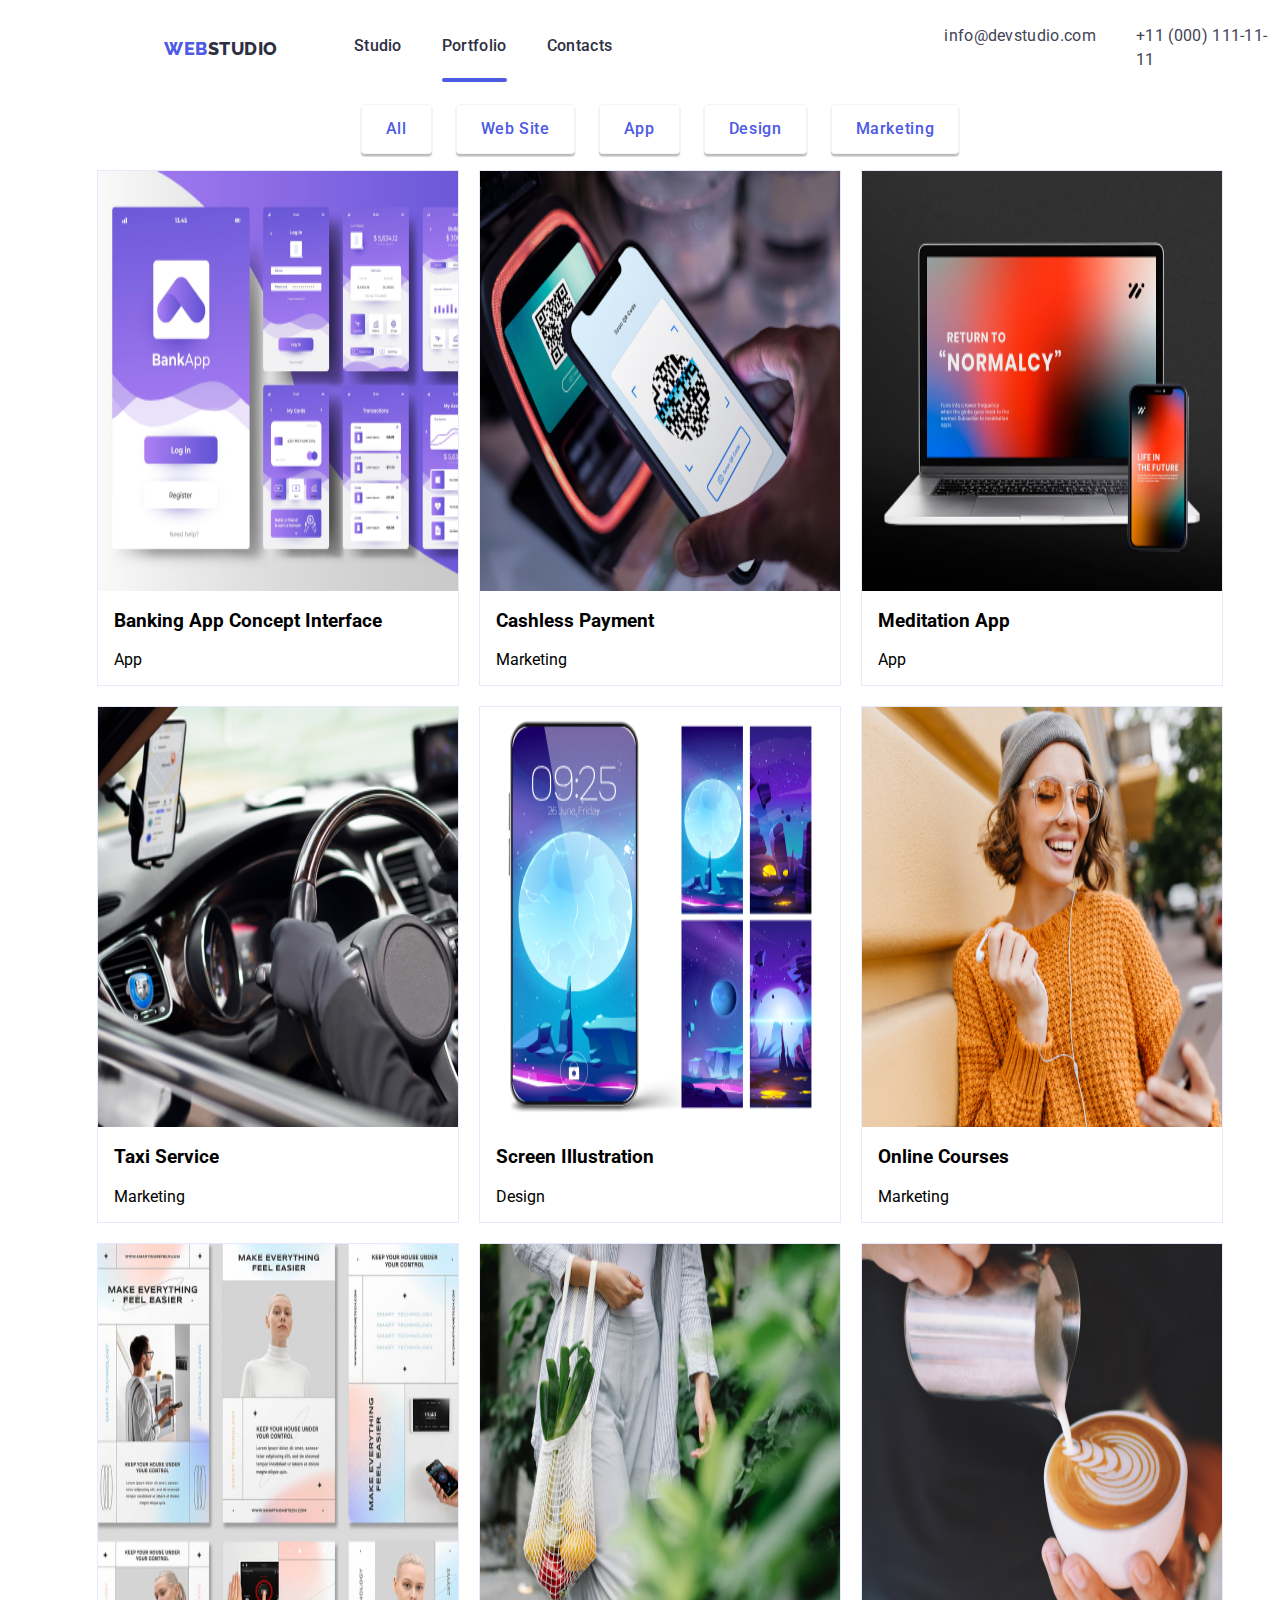
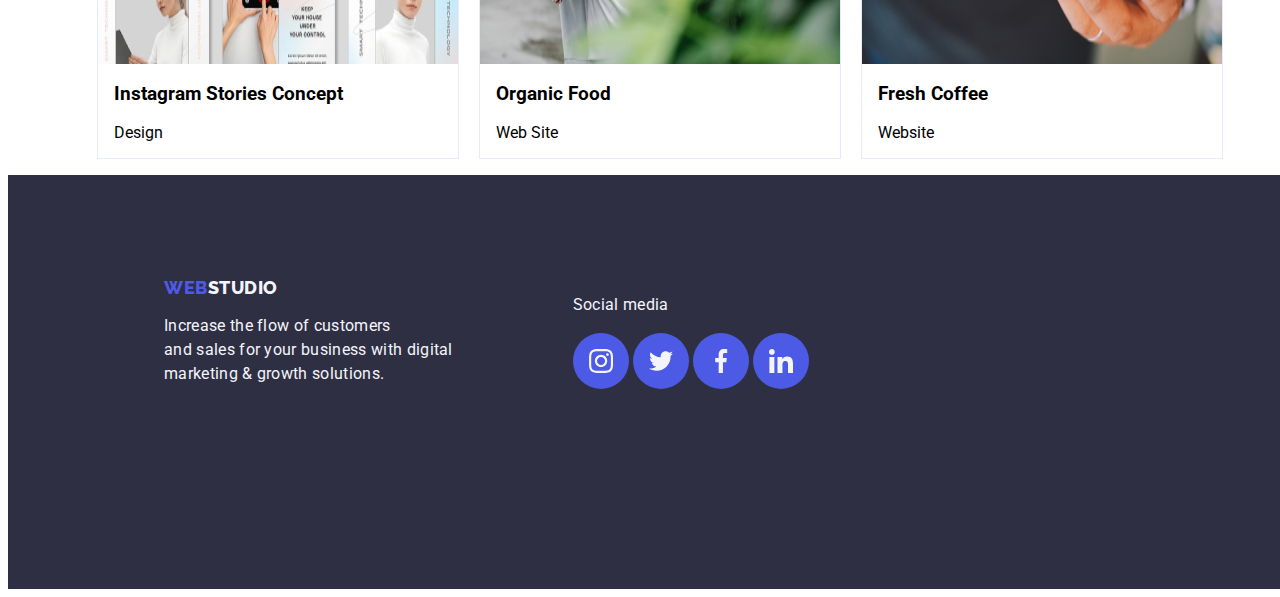
==== portfolio.html @ 851f55f7 "Initial commit" ====
<!DOCTYPE html>
<html lang="en">
<head>
    <meta charset="UTF-8">
    <meta name="viewport" content="width=device-width, initial-scale=1.0">
    <title>Portfolio</title>

    <!--Fonts-->
    <link rel="preconnect" href="https://fonts.googleapis.com">
    <link rel="preconnect" href="https://fonts.gstatic.com" crossorigin>
    <link href="https://fonts.googleapis.com/css2?family=Raleway:wght@800&family=Roboto:wght@400;500;700;900&display=swap" rel="stylesheet">
    
    <!--Styles-->
    <link rel="stylesheet" href="./CSS/styles.css" />

</head>
<body class="body">

     <!-- Page header -->
     <header class="header-container">

        <!--Logo-->
      <a href="/WebStudio" class="logoheader"> <span>WEB</span>STUDIO</a>
  
      <nav>
        <!-- Navigation to other pages -->
        <ul class="navlink">
          <li><a href="index.html">Studio</a></li>
          <li><a href="/Portfolio.html" class="active">Portfolio</a></li>
          <li><a href="/Contacts">Contacts</a></li>
        </ul>
      </nav>
      
      <ul class="navcontact">
        <li><a href="Emailto:info@devstudio.com">info@devstudio.com</a></li>
        <li><a href="tel:+11(000)111-11-11">+11 (000) 111-11-11</a></li>
      </ul>
      

    </header>

    <main>
        <section>
            <ul class="btnsection">
                <li><button type="button" class="btnport">All</button> </li>
                <li><button type="button" class="btnport">Web Site</button> </li>
                <li><button type="button" class="btnport">App</button> </li>
                <li><button type="button" class="btnport">Design</button> </li>
                <li><button type="button" class="btnport">Marketing</button> </li>
            </ul>
        </section>

        <section class="appsection">
            <ul class="servicesection">
                <li class="app">
                    <div class="app-image">
                        <img src="images/bankingapp.jpg" alt="banking app" width="360" height="420">
                    <div class="app-caption">
                        <p>Lorem ipsum dolor sit amet consectetur adipisicing elit. Cumque veniam iste quis voluptatibus quas, placeat ea nemo. Cum veniam nihil consequatur at, placeat iure veritatis laboriosam dignissimos illo, eligendi architecto.</p>
                    </div>
                    </div>
                <div class="apptext">
                <h3>Banking App Concept Interface</h3>
                <p>App</p>
                </div>
                </li>
                
                <li class="app">
                    <div class="app-image">
                    <img src="images/cashlesspayment.jpg" alt="qr code payment" width="360" height="420">
                    <div class="app-caption">
                    <p>Lorem ipsum dolor sit amet consectetur adipisicing elit. Reiciendis porro recusandae quidem unde quo modi sunt voluptatibus, asperiores commodi excepturi fuga fugit non eos cupiditate ut incidunt earum minus? Enim?</p> 
                    </div>
                    </div>
                <div class="apptext">
                <h3>Cashless Payment</h3>
                <p>Marketing</p>
                </div>
                </li>

                <li class="app">
                    <div class="app-image">
                    <img src="images/meditationapp.jpg" alt="meditation app" width="360" height="420">
                    <div class="app-caption">
                        <p>Lorem, ipsum dolor sit amet consectetur adipisicing elit. Quia officiis modi alias vel, soluta repellat aliquam! Unde, ab. Exercitationem velit iste aspernatur aperiam veniam. Reprehenderit qui totam distinctio modi quam.</p>
                    </div>
                    </div>
                <div class="apptext">
                    <h3>Meditation App</h3>
                <p>App</p>
                 </div>
                </li>

                <li class="app">
                    <div class="app-image">
                    <img src="images/taxiservice.jpg" alt="taxi service" width="360" height="420">
                    <div class="app-caption">
                        <p>Lorem ipsum dolor sit amet consectetur, adipisicing elit. Provident nobis rem sunt ullam minus! Enim illo quae magni esse debitis iste consequatur! Esse iste voluptas in maxime mollitia adipisci? Deserunt!</p>
                    </div>
                    </div>
                <div class="apptext">
                    <h3>Taxi Service</h3>
                <p>Marketing</p>
                </div>
                </li>

                <li class="app">
                    <div class="app-image">
                    <img src="images/screenillustration.jpg" alt="screen illustration" width="360" height="420">
                    <div class="app-caption">
                        <p>Lorem, ipsum dolor sit amet consectetur adipisicing elit. Amet odio corporis sint corrupti odit fuga enim, asperiores, esse nisi distinctio animi mollitia. Eveniet veniam fugit aliquam at, neque incidunt harum!</p>
                    </div>
                    </div>
                <div class="apptext">
                    <h3>Screen Illustration</h3>
                <p>Design</p>
                 </div>
                </li>

                <li class="app">
                    <div class="app-image">
                    <img src="images/onlinecourses.jpg" alt="online courses" width="360" height="420">
                    <div class="app-caption">
                        <p>Lorem ipsum dolor sit, amet consectetur adipisicing elit. Reiciendis beatae non voluptate eos, doloribus suscipit architecto dignissimos tempora molestiae sapiente fuga voluptatum quo, dolor maxime minus tenetur. Voluptate, deleniti atque.</p>
                    </div>
                    </div>
                <div class="apptext">
                <h3>Online Courses</h3>
                <p>Marketing</p>
                 </div>
                </li>

                <li class="app">
                    <div class="app-image">
                    <img src="images/instagramstories.jpg" alt="instagram stories" width="360" height="420">
                    <div class="app-caption">
                        <p>Lorem ipsum dolor sit amet, consectetur adipisicing elit. Expedita voluptatibus natus sit laborum itaque facere, deleniti error, dignissimos dolorum vitae modi animi ipsa, quis ipsam. Iusto pariatur necessitatibus architecto assumenda?</p>
                    </div>
                    </div>
                <div class="apptext">
                    <h3>Instagram Stories Concept</h3>
                <p>Design</p>
                 </div>
                </li>

                <li class="app">
                    <div class="app-image">
                    <img src="images/organicfood.jpg" alt="organix food" width="360" height="420">
                    <div class="app-caption">
                        <p>Lorem ipsum dolor, sit amet consectetur adipisicing elit. Porro consequuntur enim sapiente aperiam, autem dignissimos nulla facilis nobis mollitia adipisci sint, culpa eius, quibusdam sunt doloremque harum pariatur at vitae!</p>
                    </div>
                    </div>
                <div class="apptext">
                    <h3>Organic Food</h3>
                <p>Web Site</p>
                </div>
                </li>

                <li class="app">
                    <div class="app-image">
                    <img src="images/freshcoffee.jpg" alt="fresh coffee" width="360" height="420">
                    <div class="app-caption">
                        <p>Lorem ipsum dolor sit amet, consectetur adipisicing elit. Illum blanditiis praesentium facilis ipsa, labore unde magnam possimus ipsam perspiciatis consequuntur a exercitationem dolorum voluptatum laborum sint, officia earum facere magni?</p>
                    </div>
                    </div>
                <div class="apptext">
                    <h3>Fresh Coffee</h3>
                <p>Website</p>
                 </div>
                </li>
                
            </ul>
        </section>

    </main>

    <!-- Page footer -->
    <footer class="footer">
        <div class="footersection">
        <div>
        <a href="/WebStudio" class="logofooter"><span>WEB</span>STUDIO</a>
        <p class="footerqoute">Increase the flow of customers <br/> and sales for your business with digital <br/> marketing & growth solutions.</p>
         </div>
         <div>
        <h3 class="footerqoute">Social media</h3>
            <div class="icon-footersocial">
            <a class="footer-social"> 
            <svg width="24" height="24">
                <use href="./images/icons.svg#instagram-2"></use>
            </svg>
            </a>
            <a class="footer-social">
            <svg width="24" height="24">
                <use href="./images/icons.svg#twitter-1"></use>
            </svg>
            </a>
            <a class="footer-social">
            <svg width="24" height="24">
                <use href="./images/icons.svg#facebook-1"></use>
            </svg>
            </a>
            <a class="footer-social">
            <svg width="24" height="24">
                <use href="./images/icons.svg#linkedin-1"></use>
            </svg>
             </a>
            </div>
             </div>
            </div>
    
    </footer>
    
</body>
</html>
---- CSS/styles.css ----
:root {
    --IRIS: #4D5AE5;
    --NAVYBLUE: #2E2F42;
    --SLATE: #434455;
    --CLOUD: #F4F4FD;
    --WHITE: #fff;
    --GREY: #2e2f42;
    --OCEAN: #404BBF;
    --LIGHTSLATE: #8E8F99;
    --CORNFLOWER: #E7E9FC;

}

.header-container {
    background-color: var(--WHITE);
    display: flex;
    align-items: center;
    padding-left: 156px;
}

.body {
    font-family: 'Roboto', sans-serif;

}

.logoheader span {
    text-decoration: none;
    color: var(--IRIS);

}

.logoheader {
    text-decoration: none;
    color: var(--NAVYBLUE);
    font-family: Raleway;
    font-size: 18px;
    font-style: normal;
    font-weight: 800;
    line-height: 21px; /* 116.667% */
    letter-spacing: 0.54px;
    text-transform: uppercase;

}

.navlink a {
    margin-block-start: 0px;
    color: var(--NAVYBLUE);
    text-decoration: none;
    font-family: Roboto;
    font-size: 16px;
    font-style: normal;
    font-weight: 500;
    line-height: 24px; /* 150% */
    letter-spacing: 0.32px;

}

.navlink {
    list-style: none;
    margin-left: 0;
    padding-left: 76px;
    display: flex;
    gap: 40px;
}

.navlink a:hover {
    color: var(--OCEAN);
}

.navlink a:focus {
    color: var(--OCEAN);
}

.active {
    color: var(--OCEAN);

}

.active::after {
    content: " ";
    display: block;
    height: 4px;
    width: 100%;
    border-radius: 2px;
    background-color: var(--IRIS);
    position: relative;
    top: 20px;
}

.navcontact a {
    color:var(--SLATE);
    text-decoration: none;
    font-family: Roboto;
    font-size: 16px;
    font-style: normal;
    font-weight: 400;
    line-height: 24px; /* 150% */
    letter-spacing: 0.32px;

}

.navcontact {
    list-style: none;
    padding-left: 332px;
    display: flex;
    gap: 40px;
   
}

.hero {
    background: linear-gradient(rgba(46, 47, 66, 0.7), rgba(46, 47, 66, 0.7) ), url("../images/peopleoffice.jpg");
    background-size: cover;
    background-repeat: no-repeat;
    text-align: center;
    padding: 188px 472px;
    margin-top: 5px;
}

.h1 {
    color: var(--WHITE);
    text-align: center;
    font-family: Roboto;
    font-size: 56px;
    font-style: normal;
    font-weight: 700;
    line-height: 60px; /* 107.143% */
    letter-spacing: 1.12px;
    

}

.button {
    border-radius: 4px;
    border: none;
    padding: 16px 32px;
    background-color: #4D5AE5;
    color: var(--WHITE)
    
}

/*modal style*/

.backdrop {
    width: 100%;
    height: 100%;
    background-color: rgba(0, 0, 0, 0.4);
    position: fixed;
    top: 0;
    left: 0;
    display: flex;
    justify-content: center;
    align-items: center;
    transition: opacity 250ms cubic-bezier(0.4, 0, 0.2, 1);
   
}

.modal {
    width: 408px;
    height: 548px;
    background-color: var(--WHITE);
    border-radius: 4px;
    padding: 24px;
}

.is-hidden {
    pointer-events: none;
    opacity: 0;
}

.modal-close-button {
    border-radius: 100%;
    border: 1px solid rgba(0, 0, 0, 0.1);
    background-color: var(--WHITE);
    width: 30px;
    height: 30px;
    color: var(--OCEAN);
    margin-left: auto;
    display: block;
    transition: fill 250ms cubic-bezier(0.4, 0, 0.2, 1), border 250ms cubic-bezier(0.4, 0, 0.2, 1);
    cursor: pointer;
    display: flex;
    align-items: center;
    justify-content: center;
}

.modal-close-button:hover {
    fill: currentColor;
    border: 1px solid currentColor;
}

/*End of Modal Style*/

.herolist {
    list-style: none;
    padding-left: 0;
    padding-top: 8px;
    margin-left: 156px;
    margin-right: 156px;
    gap: 24px;
    display: flex;
    align-items: center;
}

.herolist {
    font-family: Roboto;
    font-size: 16px;
    font-style: normal;
    font-weight: 400;
    line-height: 24px; /* 150% */
    letter-spacing: 0.32px;
    color: var(--SLATE);
}

.icon-hero {
    border-radius: 4px;
    background: var(--CLOUD, #F4F4FD);
    width: 264px;
    height: 112px;
    flex-shrink: 0;
    margin-top: 120px;
}

.icon-herosvg {
    width: 64px;
    height: 64px;
    padding-left: 100px;
    padding-top: 24px;
}


.whatsection {
    text-align: center;
    font-family: Roboto;
    font-size: 36px;
    font-style: normal;
    font-weight: 700;
    line-height: 40px; /* 111.111% */
    letter-spacing: 0.72px;
    text-transform: capitalize;
}

.whatlist {
    list-style: none;
    justify-content: center;
    padding-left: 0;
    gap: 24px;
    display: flex;
    align-items: center;
}

.team {
    background-color: var(--CLOUD);
    width: 100%;
    height: 732px;
}

.teamsection {
    
    text-align: center;
    font-family: Roboto;
    font-size: 36px;
    font-style: normal;
    font-weight: 700;
    line-height: 40px; /* 111.111% */
    letter-spacing: 0.72px;
    text-transform: capitalize;
    padding-top: 120px;
}

.teamlist {
    list-style: none;
    justify-content: center;
    gap: 24px;
    padding-top: 72px;
    padding-left: 0;
    display: flex;
    align-items: center;
    
}

.teamcard {
    display: inline-flex;
    padding-bottom: 0px;
    flex-direction: column;
    justify-content: center;
    align-items: center;
    border-radius: 0px 0px 4px 4px;
    background: var(--WHITE, #FFF);
    box-shadow: 0px 2px 1px 0px rgba(46, 47, 66, 0.08), 0px 1px 1px 0px rgba(46, 47, 66, 0.16), 0px 1px 6px 0px rgba(46, 47, 66, 0.08);
}


.card-content {
    text-align: center;
    padding: 32px 0px 32px 0px;
    gap: 8px
    
}

.team-icon-social {
    display: flex;
    justify-content: space-around;
    gap: 24px;
}

.icon-social {
    background: var(--IRIS);
    border-radius: 50%;
    border: 40px;
    display: inline-flex;
    justify-content: center;
    align-items: center;
    padding: 12px;
    
}

.icon-social {
    fill: var(--CLOUD);
}

.customers {
    text-align: center;
    font-family: Roboto;
    font-size: 36px;
    font-style: normal;
    font-weight: 700;
    line-height: 40px; /* 111.111% */
    letter-spacing: 0.72px;
    text-transform: capitalize;
    padding-top: 120px;
    color: var(--NAVYBLUE);
}

.customersection {
    background-color: var(--WHITE);
    width: 100%;
    height: 780px;
   
}

.icon-customer {
    display: inline-flex;
    gap: 24px;
    justify-content: center;
    list-style: none
}

.icon-customer {
    fill: var(--LIGHTSLATE);
}

.iconcustomer {
    border-radius: 4px;
    border: 1px solid var(--LIGHTSLATE);
    background-color: var(--WHITE);
    width: 168px;
    height: 88px;
    flex-shrink: 0;
    margin-top: 72px;
    margin-bottom: 120px
}

.icon-customersvg {
    padding-left: 32px;
    padding-top: 16px;
    padding-right: 32px;
    padding-bottom: 16px;
}



.footer {
    background-color: var(--NAVYBLUE);
    width: 100%;
    height: 312px;
    padding-top: 101.5px;
    padding-left: 156px;
}

.logofooter span {
    text-decoration: none;
    color: var(--IRIS);
}

.logofooter {
    color: var(--CLOUD);
    text-decoration: none;
    font-family: Raleway;
    font-size: 18px;
    font-style: normal;
    font-weight: 800;
    line-height: 21px; /* 116.667% */
    letter-spacing: 0.54px;
    text-transform: uppercase;
    
}

.footerqoute {
    color: var(--CLOUD);
    font-family: Roboto;
    font-size: 16px;
    font-style: normal;
    font-weight: 400;
    line-height: 24px; /* 150% */
    letter-spacing: 0.32px;
}

.footer-social {
    background: var(--IRIS);
    border-radius: 50%;
    padding: 16px;
    display: inline-flex;
    align-items: flex-start;
    gap: 16px;

}


.footer-social {
    fill: var(--CLOUD);
}

.footersection {

    gap: 120px;
    display: inline-flex
    
    
}

/* Portfolio Style  */

.btnsection {
    list-style: none;
    display: flex;
    justify-content: center;
    gap: 24px;
}

.btnport:hover {
    border-radius: 4px;
    border: 1px solid var(--CLOUD);
    background: var(--IRIS);
    text-align: center;
    box-shadow: 0px 2px 2px 0px rgba(0, 0, 0, 0.12), 0px 2px 1px 0px rgba(0, 0, 0, 0.08), 0px 3px 1px 0px rgba(0, 0, 0, 0.10);
    color: var(--WHITE);
    padding: 12px 24px;
}

.btnport:focus {
    border-radius: 4px;
    border: 1px solid var(--CLOUD);
    background: var(--IRIS);
    text-align: center;
    box-shadow: 0px 2px 2px 0px rgba(0, 0, 0, 0.12), 0px 2px 1px 0px rgba(0, 0, 0, 0.08), 0px 3px 1px 0px rgba(0, 0, 0, 0.10);
    color: var(--WHITE);
    padding: 12px 24px;
}

.btnport {
    border-radius: 4px;
    border: 1px solid var(--CLOUD);
    background: var(--CLOUD)
    text-align: center;
    box-shadow: 0px 2px 2px 0px rgba(0, 0, 0, 0.12), 0px 2px 1px 0px rgba(0, 0, 0, 0.08), 0px 3px 1px 0px rgba(0, 0, 0, 0.10);
    color: var(--IRIS);
    padding: 12px 24px;
    font-family: Roboto;
    font-size: 16px;
    font-style: normal;
    font-weight: 500;
    line-height: 24px; /* 150% */
    letter-spacing: 0.64px;
}

.servicesection {
    list-style: none;
    display: flex;
    gap: 20px;
    flex-wrap: wrap;
    justify-content: center;
    align-items: flex-start;
}

.app {
    border: 1px solid var(--CORNFLOWER, #E7E9FC);
    background: var(--WHITE, #FFF);

}

.appsection li {
    width: 360px;
}

.appsection li img {
    width: 100%;
    display: block;

}

.app:hover .app-caption {
    opacity: 1;
    transform: translateY(0%);
}

.app {
    overflow: hidden;
}


.app-image {
    position: relative;
    overflow: hidden;
}

.app-caption {
    position: absolute;
    background-color: rgba(77, 90, 229, 0.8);
    color: var(--WHITE);
    width: 100%;
    height: 100%;
    top: 0;
    left: 0;
    opacity: 0;
    transform: translateY(100%);
    transition: transform 0.5s cubic-bezier(0.4, 0, 0.2, 1);
}

.app-caption p {
    padding: 40px 32px;
}

.apptext {
    padding-left: 16px;
}
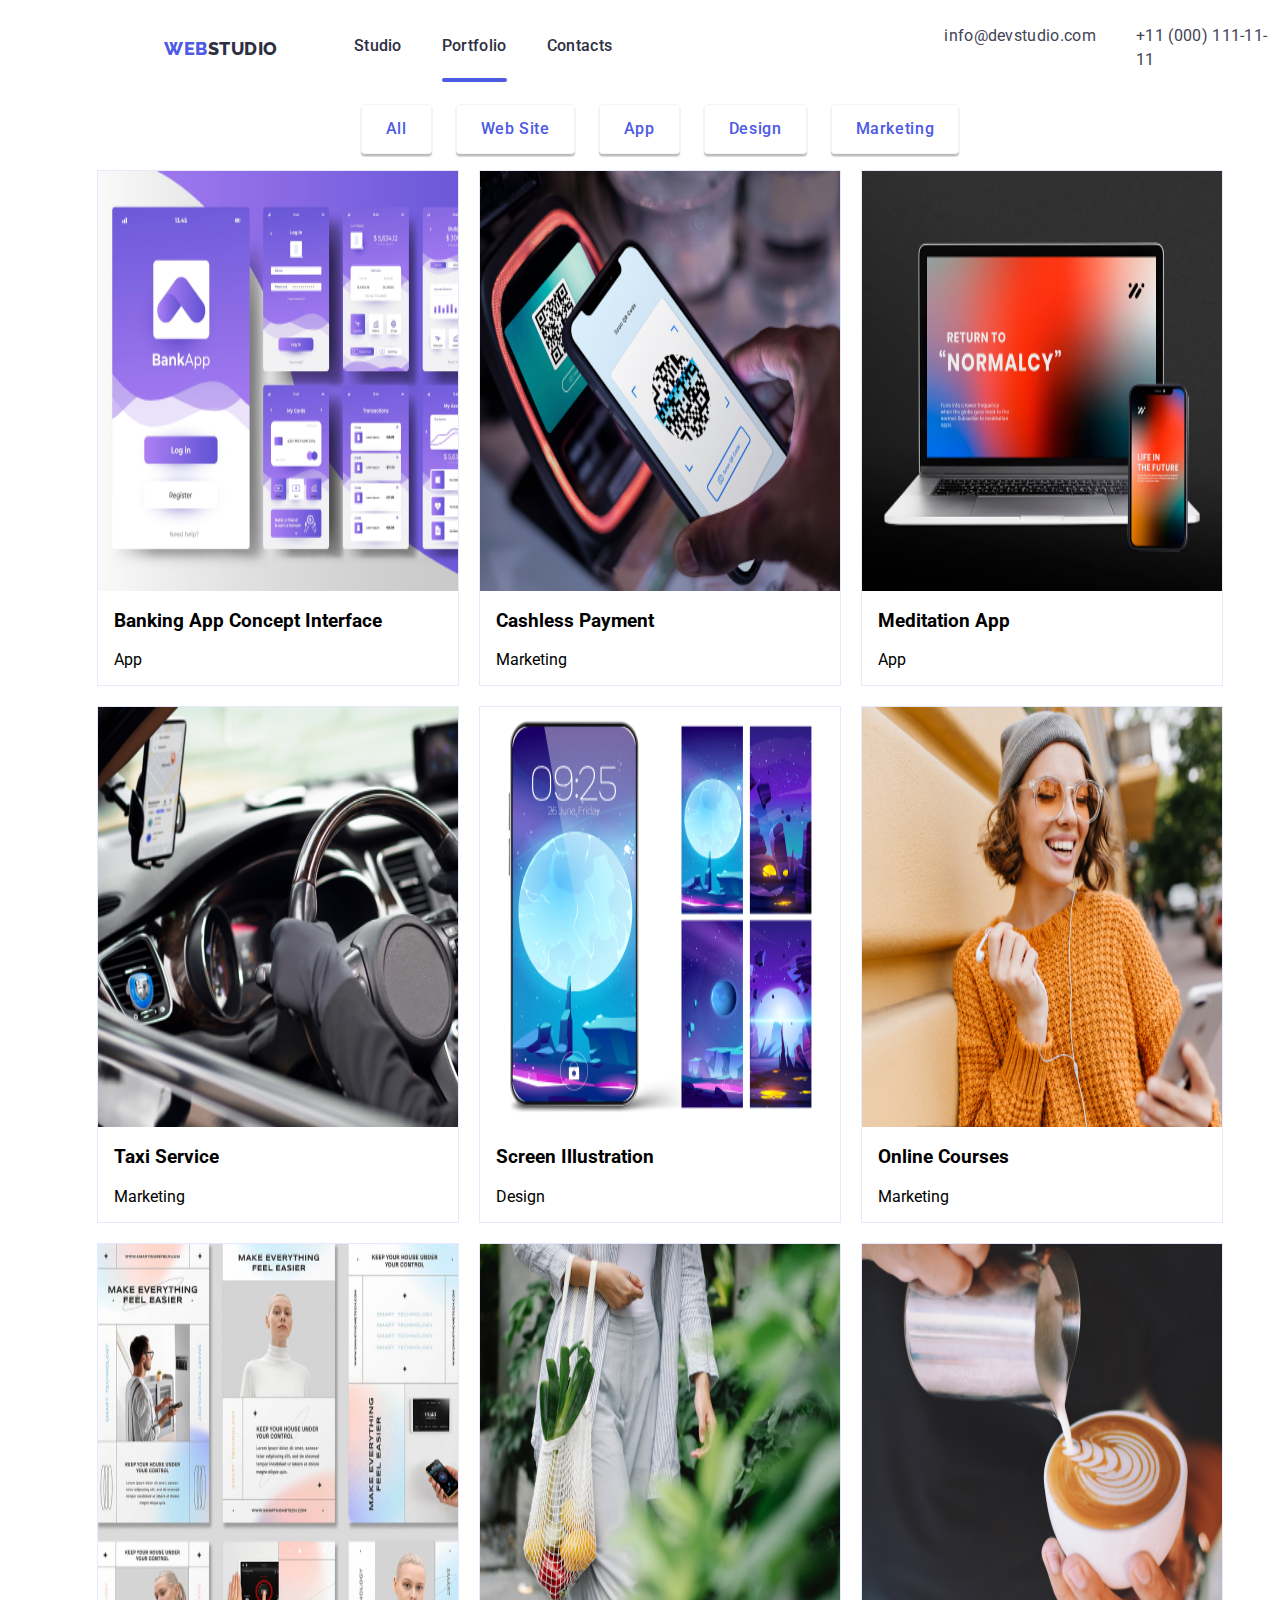
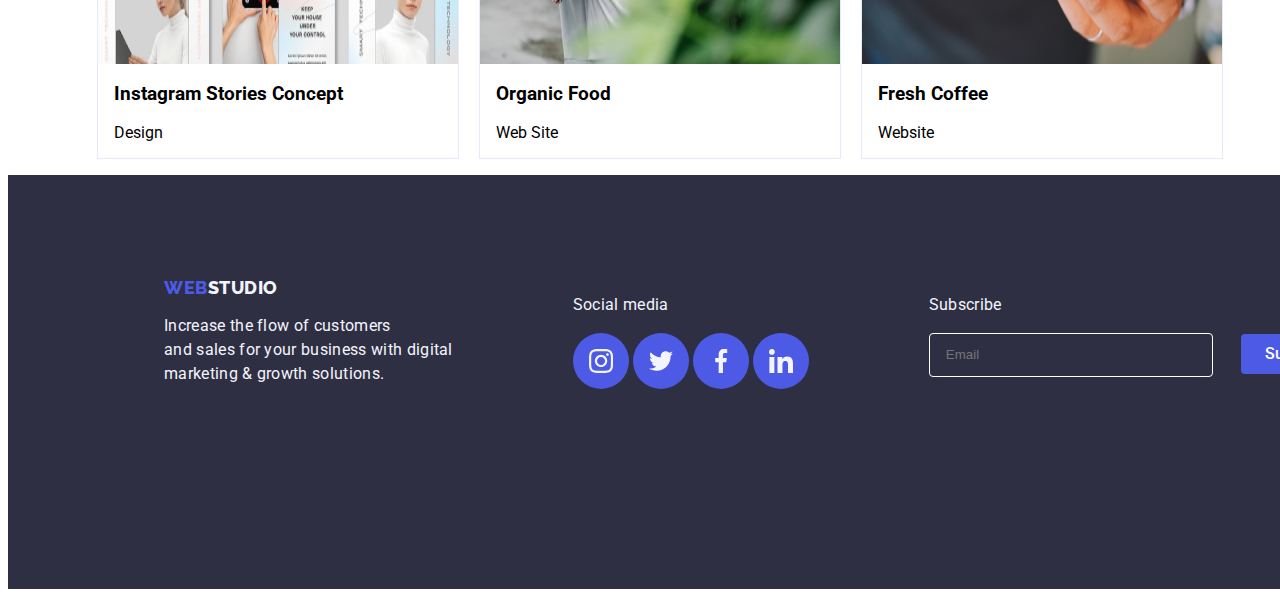
==== commit 47a2a4fe: "update footer portfolio" ====
--- a/portfolio.html
+++ b/portfolio.html
@@ -206,6 +206,23 @@
              </a>
             </div>
              </div>
+
+            <div>
+                <p class="footerqoute">Subscribe</p>
+            
+                <form>
+                    <label for="subscribe">
+                    <input type="text" placeholder="Email" class="input-subscribe">
+                    <button class="button-subscribe">Subscribe
+                    <svg width="24" height="20" class="icon-subscribe">
+                        <use href="./images/icons.svg#send"></use>
+                    </svg>
+                    </button>
+                    </label>
+            
+                </form>
+            </div>
+
             </div>
     
     </footer>
--- a/CSS/styles.css
+++ b/CSS/styles.css
@@ -8,6 +8,7 @@
     --OCEAN: #404BBF;
     --LIGHTSLATE: #8E8F99;
     --CORNFLOWER: #E7E9FC;
+    --DAIRY: #FCFCFC;
 
 }
 
@@ -131,11 +132,15 @@
 
 .button {
     border-radius: 4px;
+    box-shadow: 0px 4px 4px 0px rgba(0, 0, 0, 0.15);
+    border-color: transparent;
     border: none;
     padding: 16px 32px;
     background-color: #4D5AE5;
-    color: var(--WHITE)
-    
+    color: var(--WHITE);
+    font-size: 16px;
+    font-family: Roboto;
+    font-weight: 500;
 }
 
 /*modal style*/
@@ -156,8 +161,8 @@
 
 .modal {
     width: 408px;
-    height: 548px;
-    background-color: var(--WHITE);
+    height: 584px;
+    background-color: var(--DAIRY);
     border-radius: 4px;
     padding: 24px;
 }
@@ -188,6 +193,135 @@
     border: 1px solid currentColor;
 }
 
+.modal-invitation {
+    font-family: Roboto;
+    font-size: 16px;
+    font-style: normal;
+    font-weight: 500;
+    line-height: 24px;
+    letter-spacing: 0.32px;
+    text-align: center;
+    color: var(--NAVYBLUE);
+}
+
+.modal-label {
+    margin-top: 16px;
+    display: flex;
+    flex-direction: column;
+    width: 100%;
+    position: relative;
+}
+
+.input-label {
+    text-align: left;
+    margin-bottom: 4px;
+    color: var(--LIGHTSLATE);
+    font-size: 12px;
+}
+
+.modal-input {
+    width: 326px;
+    padding: 12px 38px;
+    border: 1px solid #2E2F42;
+    border-radius: 4px;
+    transition: 250ms;
+    transition-property: color, border-color, background-color;
+    transition-timing-function: cubic-bezier(0.4, 0, 0.2, 1);
+}
+
+.modal-icon {
+    position: absolute;
+    top: 51%;
+    left: 15px;
+    fill: black;
+    transition: fill 250ms cubic-bezier(0.4, 0, 0.2, 1);
+}
+
+.modal-input:focus + .modal-icon,
+.modal-input:hover + .modal-icon  {
+    fill: var(--IRIS);
+}
+
+.modal-input:hover {
+    border: 1px solid var(--IRIS);
+}
+
+.input-label-textarea {
+    height: 120px;
+    border: 1px solid #2E2F42;
+    border-radius: 4px;
+    transition: 250ms;
+    transition-property: color, border-color, background-color;
+    transition-timing-function: cubic-bezier(0.4, 0, 0.2, 1);
+    padding: 8px 16px;
+}
+
+.modal-agree {
+    display: flex;
+    align-items: center;
+    justify-content: center;
+}
+
+.agree-checkbox {
+    width: 16px;
+    height: 16px;
+    position: relative;
+    left: 23px;
+    opacity: 0;
+}
+
+.agree-checkicon {
+    margin-top: 0px;
+    margin-left: 0;
+    fill: none;
+    border: 1px solid rgba(46, 47, 66, 0.40);
+    border-radius: 2px;
+    transition: border-color 250ms cubic-bezier(0.4, 0, 0.2, 1);
+}
+
+.modal-agree .agree-checkbox:focus + .agree-checkicon,
+.modal-agree .agree-checkbox:checked:focus + .agree-checkicon {
+    outline: 1px solid rgba(46, 47, 66, 0.40);
+}
+
+.modal-agree .agree-checkbox:checked + .agree-checkicon {
+    background-color: var(--IRIS);
+    border-color: var(--IRIS);
+    fill: white;
+    outline: none;
+    stroke: white;
+    stroke-width: 0.2;
+}
+
+.agree-text {
+    font-size: 15px;
+    color: var(--LIGHTSLATE);
+    margin-bottom: 16px;
+    margin-top: 16px;
+    padding-left: 8px;
+
+}
+
+.modal-sendbtn {
+    width: 169px;
+    height: 56px;
+    border-radius: 4px;
+    box-shadow: 0px 4px 4px 0px rgba(0, 0, 0, 0.15);
+    border-color: transparent;
+    border: none;
+    padding: 16px 32px;
+    background-color: var(--IRIS);
+    color: var(--WHITE);
+    font-size: 16px;
+    font-weight: 500;
+    font-family: Roboto;
+    margin-top: 8px;
+}
+
+.modal-sendbtn:hover {
+    cursor: pointer;
+}
+
 /*End of Modal Style*/
 
 .herolist {
@@ -425,8 +559,58 @@
     gap: 120px;
     display: inline-flex
     
-    
-}
+}
+
+.input-subscribe {
+    border: 1px solid white;
+    background: none;
+    border-radius: 4px;
+    width: 264px;
+    height: 40px;
+    margin-right: 24px;
+}
+
+.input-subscribe:placeholder-shown {
+    color: white;
+    padding-left: 16px;
+
+}
+
+.button-subscribe {
+    width: 165px;
+    height: 40px;
+    display: inline-flex;
+    justify-content: center;
+    align-items: center;
+    padding: 8px 24px;
+    gap: 16px;
+    color: white;
+    border: transparent;
+}
+
+.button-subscribe {
+    font-family: Roboto;
+    font-size: 16px;
+    font-style: normal;
+    font-weight: 500;
+    line-height: 24px;
+    letter-spacing: 0.64px;
+}
+
+.button-subscribe {
+    border-radius: 4px;
+    background: var(--IRIS);
+}
+
+.button-subscribe:hover {
+    cursor: pointer;
+}
+
+
+.icon-subscribe {
+    fill: var(--WHITE);
+}
+
 
 /* Portfolio Style  */
 
